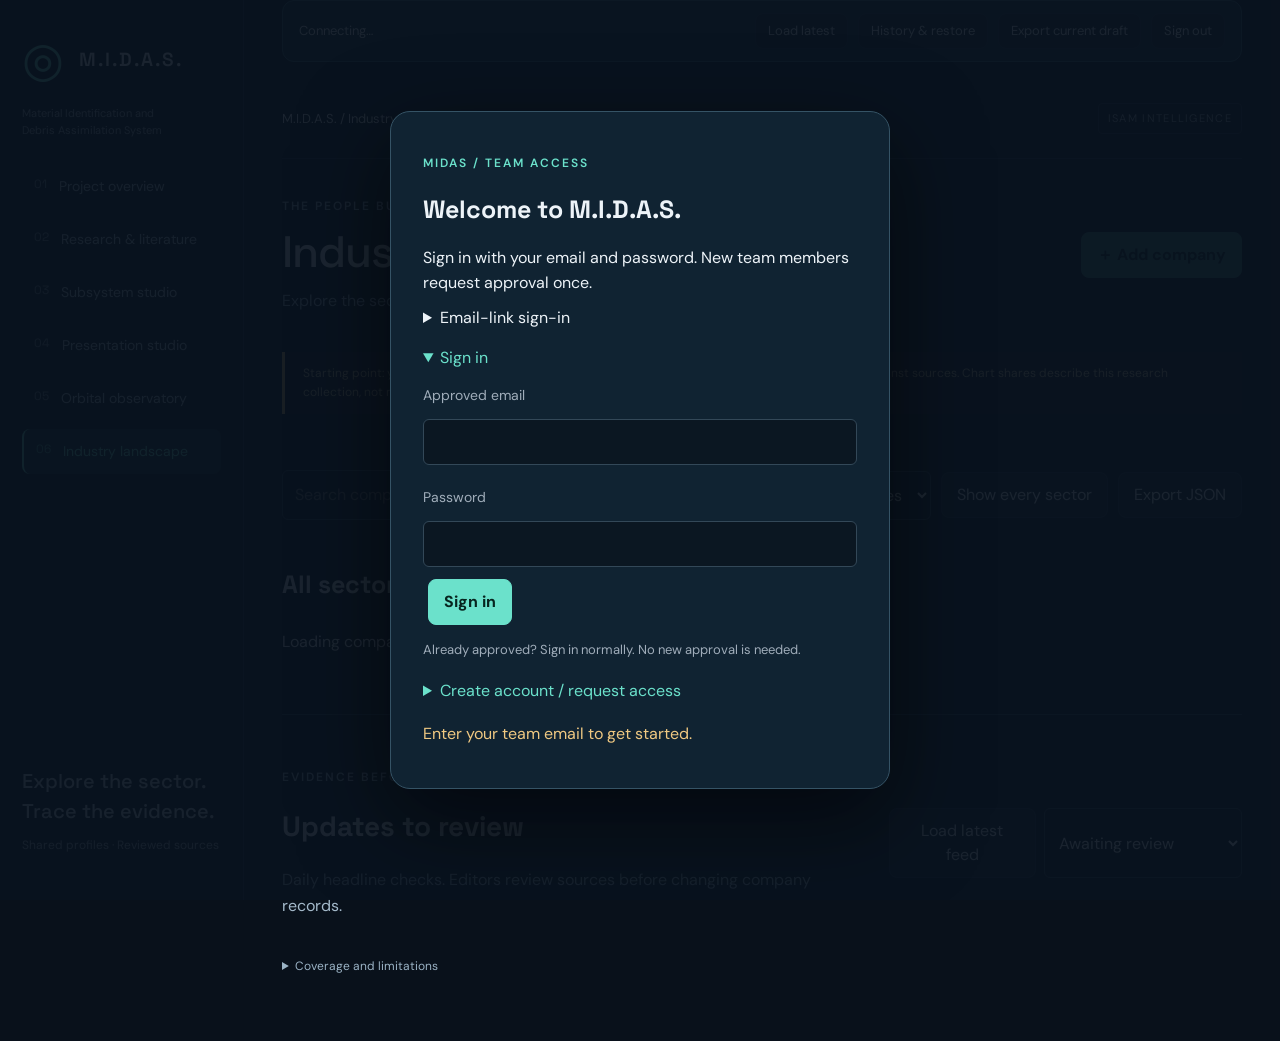
==== industry.html @ a9ca660a "Add shared interactive ISAM landscape, headline review and globe fullscreen" ====
<!doctype html><html lang="en"><head><meta charset="utf-8"><meta name="viewport" content="width=device-width,initial-scale=1"><title>Industry landscape — MIDAS</title><link rel="stylesheet" href="style.css"><link rel="stylesheet" href="design.css"><link rel="stylesheet" href="cloud.css"><link rel="stylesheet" href="midas-features.css"><link rel="stylesheet" href="industry.css?v=1"></head><body data-page="industry"><aside><a class="brand" href="overview.html"><span class="logo">◎</span><span>M.I.D.A.S.</span></a><p class="brand-expansion">Material Identification and<br>Debris Assimilation System</p><div class="page-links" aria-label="Main pages"><a href="overview.html" class=""><span class="page-number">01</span>Project overview</a><a href="index.html" class=""><span class="page-number">02</span>Research & literature</a><a href="subsystems.html" class=""><span class="page-number">03</span>Subsystem studio</a><a href="presentations.html" class=""><span class="page-number">04</span>Presentation studio</a><a href="orbits.html"><span class="page-number">05</span>Orbital observatory</a><a href="industry.html" class="active"><span class="page-number">06</span>Industry landscape</a></div><div class="aside-bottom"><p>Explore the sector.<br>Trace the evidence.</p><small>Shared profiles · Reviewed sources</small></div></aside><main><header><span>M.I.D.A.S. / Industry landscape</span><span class="tag">ISAM INTELLIGENCE</span></header><div class="industry-heading"><div><p class="eyebrow">THE PEOPLE BUILDING OUR ORBITAL FUTURE</p><h1>Industry landscape</h1><p>Explore the sectors. Understand the technology. Build on the evidence.</p></div><button id="addCompany" class="primary" disabled>＋ Add company</button></div><p class="industry-notice">Starting point: your October 2026 team assessment. Imported claims are unverified until reviewed against sources. Chart shares describe this research collection, not market share.</p><section id="industryCharts" class="industry-charts" aria-label="Interactive industry charts"></section><section id="industryFilters" class="industry-filters"><input id="companySearch" type="search" aria-label="Search companies and technologies" placeholder="Search company, mission or technology…"><select id="verificationFilter" aria-label="Evidence status"><option value="all">All evidence statuses</option><option value="imported">Imported / unverified</option><option value="reviewed">Team reviewed</option></select><button id="resetIndustry">Show every sector</button><button id="exportIndustry">Export JSON</button></section><div class="company-list-heading"><h2 id="sectorHeading">All sectors</h2><p id="companyCount" role="status"></p></div><section id="companyCards" class="company-grid"><p>Loading company profiles…</p></section><section class="industry-updates"><div class="industry-heading"><div><p class="eyebrow">EVIDENCE BEFORE EDITS</p><h2>Updates to review</h2><p>Daily headline checks. Editors review sources before changing company records.</p></div><div id="feedTools"><button id="reloadFeed">Load latest feed</button><select id="feedFilter" aria-label="News review status"><option value="pending">Awaiting review</option><option value="all">All captured updates</option></select></div></div><p id="feedStatus" role="status"></p><details><summary>Coverage and limitations</summary><p>Initial monitoring covers NASA and ESA public RSS headlines, matched against imported company names and ISAM keywords. It does not monitor every company website or guarantee every announcement is found. Adding a company to this shared page does not automatically add a new external feed. Scheduled checks may be delayed; their timestamps and source failures are shown below. No company status is changed automatically.</p></details><div id="newsCards" class="news-grid"></div></section></main><dialog id="industryDialog"><button id="closeIndustryDialog" class="close" aria-label="Close company panel">×</button><div id="industryDialogBody"></div></dialog><script src="seed.js?v=approval1"></script><script src="literature.js?v=approval1"></script><script src="design-model.js?v=approval1"></script><script src="vendor/supabase.js?v=approval1"></script><script src="cloud-config.js?v=approval1"></script><script src="accounts.js?v=password1"></script><script src="cloud.js?v=industry1"></script></body></html>
---- style.css ----
@import url('https://fonts.googleapis.com/css2?family=DM+Sans:wght@400;500;600;700&family=Space+Grotesk:wght@400;500;600;700&display=swap');
:root{color-scheme:dark;--bg:#09111b;--panel:#101d2a;--line:#243342;--muted:#a0adba;--mint:#6be1cb;--blue:#7daffd;--amber:#efbf74}*{box-sizing:border-box}body{margin:0;background:var(--bg);color:#edf3f8;font:16px/1.5 'DM Sans',sans-serif}button,input,select,textarea{font:inherit}button,a,label.filebtn{touch-action:manipulation}button{cursor:pointer;color:inherit;background:#142432;border:1px solid var(--line);border-radius:8px;padding:10px 15px;transition:background .2s,transform .2s}button:hover{background:#233d4b}button:disabled{opacity:.5;cursor:wait}a{color:var(--mint)}button:focus-visible,a:focus-visible,input:focus-visible,textarea:focus-visible,select:focus-visible{outline:2px solid var(--mint);outline-offset:3px}aside{position:fixed;inset:0 auto 0 0;width:244px;border-right:1px solid var(--line);padding:34px 22px;display:flex;flex-direction:column;background:#0c1722}.brand{display:flex;gap:13px;align-items:center;color:#edf3f8;text-decoration:none;font:600 19px/1.1 'Space Grotesk',sans-serif;letter-spacing:2px}.logo{color:var(--mint);font-size:48px;font-weight:400}.eyebrow{font-size:12px;letter-spacing:2px;color:var(--mint);font-weight:600}aside>.eyebrow{margin:44px 0 16px;color:#889aab}nav{display:grid;gap:8px}nav button{display:flex;gap:12px;align-items:center;text-align:left;border:0;background:transparent;color:var(--muted);font-size:14px;padding:13px 10px}nav button.active{color:var(--mint);background:#173137;box-shadow:inset 2px 0 var(--mint)}nav small{margin-left:auto}.aside-bottom{margin-top:auto;padding-top:40px}.aside-bottom p{font:500 20px/1.5 'Space Grotesk';color:#c9d5e0}.aside-bottom small{display:block;color:var(--muted);margin-bottom:12px;font-size:12px}.aside-bottom button,.filebtn{width:100%;font-size:13px;margin-top:8px}.filebtn{display:block;text-align:center;padding:10px;border:1px solid var(--line);border-radius:8px;cursor:pointer}.filebtn input{display:none}main{margin-left:244px;padding:0 38px 24px;max-width:1900px}header{height:79px;border-bottom:1px solid var(--line);display:flex;align-items:center;justify-content:space-between;font-size:13px}.tag{font-size:11px;letter-spacing:1.3px;border:1px solid var(--line);padding:6px 9px;border-radius:4px;color:var(--muted)}.heading{display:flex;justify-content:space-between;align-items:center;margin:28px 0 22px}h1,h2,h3{font-family:'Space Grotesk',sans-serif;line-height:1.2}h1{font-size:36px;font-weight:500;letter-spacing:-1.1px;margin:10px 0}h2{font-size:25px}h3{font-size:19px}p{margin:10px 0}.muted,small{color:var(--muted)}.primary{background:var(--mint);color:#07251f;border-color:var(--mint);font-weight:700}.primary:hover{background:#a5f3e4}.notice{border-left:2px solid var(--amber);background:#1d2429;padding:10px 14px;color:#cfbfaa;font-size:13px}.searchline{display:flex;align-items:center;gap:22px;margin:24px 0}.searchbox{display:flex;align-items:center;gap:12px;background:#101d29;border:1px solid var(--line);border-radius:8px;padding:8px 14px;width:min(570px,100%)}.searchbox span{font-size:24px;color:var(--mint)}input,textarea,select{background:#0b1722;color:#ecf3f8;border:1px solid #334858;border-radius:6px;padding:10px;max-width:100%}.searchbox input{border:0;background:transparent;padding:4px;width:100%;outline:0}.searchbox kbd{color:var(--muted);border:1px solid var(--line);padding:0 6px}#results{font-size:13px;color:var(--muted)}.metrics{display:grid;grid-template-columns:repeat(4,1fr);gap:15px;margin-bottom:22px}.metric{padding:17px 20px;border:1px solid var(--line);border-radius:9px;background:#0e1b27}.metric b{font:500 29px 'Space Grotesk';margin-right:12px}.metric span{font-size:13px;color:var(--muted)}.board{border:1px solid var(--line);border-radius:12px;overflow:hidden;background:radial-gradient(ellipse at 50% 10%,#17323b66,transparent 65%),#0c1823}.boardbar{display:flex;align-items:center;justify-content:space-between;gap:16px;padding:15px 20px;border-bottom:1px solid var(--line);font-size:13px}.boardbar strong{font-weight:500}.boardbar button{padding:5px 10px}.canvas{overflow:auto;height:600px;background-image:radial-gradient(#45617055 1px,transparent 1px);background-size:22px 22px;cursor:grab}.canvas:active{cursor:grabbing}.world{width:1100px;height:740px;position:relative;transform-origin:top left}.world svg{position:absolute;inset:0;width:1100px;height:740px;pointer-events:none}.edge{fill:none;stroke:#456576;stroke-width:1.5}.flow{fill:none;stroke:var(--mint);stroke-width:2;stroke-dasharray:4 22;animation:flow 12s linear infinite;opacity:.65}@keyframes flow{to{stroke-dashoffset:-260}}.root{position:absolute;left:400px;top:30px;width:300px;background:#13333a;border:1px solid #579f97;border-radius:10px;text-align:center;padding:15px;font-family:'Space Grotesk'}.root small{display:block;font:12px 'DM Sans';letter-spacing:2px;color:var(--mint);margin-bottom:6px}.node{position:absolute;width:235px;min-height:147px;background:linear-gradient(140deg,#172c3a,#111f2d);text-align:left;padding:16px;border:1px solid #385263;border-radius:10px;box-shadow:0 9px 22px #0003}.node:hover{border-color:var(--mint);transform:translateY(-4px);background:#1a3541}.node.dim{opacity:.2}.node .number{color:var(--mint);font:12px 'Space Grotesk';letter-spacing:1px}.node h3{font-size:17px;line-height:1.3;margin:9px 0 14px}.node .bottom{display:flex;justify-content:space-between;gap:5px;font-size:12px;color:var(--muted)}.node.gap{border-top:2px solid var(--amber)}.node.gap .number{color:var(--amber)}.legend{display:flex;gap:23px;color:var(--muted);font-size:12px;padding:13px 20px}.legend b{color:var(--mint)}.legend .amber{color:var(--amber)}.panel{border:1px solid var(--line);border-radius:10px;padding:23px;background:var(--panel)}.grid{display:grid;grid-template-columns:repeat(2,minmax(0,1fr));gap:16px}.paper{display:block;width:100%;text-align:left;padding:20px;background:#101e2b;border:1px solid var(--line);border-radius:10px}.paper h3{margin:10px 0;font-size:18px}.paper p{font-size:14px;color:var(--muted)}.chips{display:flex;flex-wrap:wrap;gap:7px;margin-top:12px}.chip{font-size:12px;padding:4px 8px;background:#143038;color:#9ee6d8;border-radius:5px;border:1px solid #2c4c52}.pill{font-size:12px;color:var(--amber)}.tools{display:flex;align-items:center;gap:12px;flex-wrap:wrap;margin-bottom:20px}.tools label{font-size:13px;color:var(--muted)}.tools select{margin-left:6px}.empty{padding:50px;text-align:center;color:var(--muted);border:1px dashed var(--line);border-radius:10px}footer{font-size:11px;letter-spacing:1px;display:flex;justify-content:space-between;gap:24px;color:#90a3b5;margin-top:24px}footer span{letter-spacing:0}dialog{border:1px solid #3a5666;background:#111f2c;color:#edf3f8;width:min(780px,94vw);max-height:88vh;padding:32px;border-radius:15px;box-shadow:0 24px 100px #0009}dialog::backdrop{background:#020913bb;backdrop-filter:blur(5px)}.close{float:right;font-size:23px;padding:0 10px}dialog h2{margin-right:35px}dialog ul{color:#bbcad6;padding-left:22px}dialog li{margin:8px 0}.detailSection{border-top:1px solid var(--line);margin-top:20px;padding-top:12px}.detailSection h3{font-size:16px;color:var(--mint)}form label{display:block;color:var(--muted);font-size:14px;margin:15px 0 6px}form input,form textarea,form select{width:100%}form textarea{min-height:110px}form button{margin-top:18px}.row{display:grid;grid-template-columns:1fr 1fr;gap:16px}.status{font-size:14px;color:var(--amber);margin:15px 0}.chart{width:100%;height:auto;min-height:200px}.chart text{font-family:'DM Sans',sans-serif;fill:#bbcad6;font-size:13px}.chart .gridline{stroke:#2a4050;stroke-width:1}.chart rect{fill:var(--mint)}table{width:100%;border-collapse:collapse;font-size:14px}th,td{padding:10px;text-align:left;border-bottom:1px solid var(--line)}.tablewrap{overflow:auto}#toast{position:fixed;bottom:24px;right:24px;background:var(--mint);color:#09251f;padding:13px 22px;border-radius:8px;display:none;z-index:10}.keyword{font-size:16px;padding:14px 20px}.keyword small{margin-left:14px;color:var(--mint)}.note{font-size:13px;color:var(--muted)}.detailSection .paper{margin-top:10px}.tabmatch{outline:2px solid var(--mint)}@media(prefers-reduced-motion:reduce){*{animation:none!important;transition:none!important}}@media(max-width:1100px){aside{width:205px;padding:25px 15px}main{margin-left:205px;padding:0 22px}.metrics{grid-template-columns:repeat(2,1fr)}.heading h1{font-size:30px}.grid{grid-template-columns:1fr}}@media(max-width:700px){aside{position:static;width:100%;padding:16px}.brand{font-size:15px}.logo{font-size:32px}aside>.eyebrow,.aside-bottom{display:none}nav{display:flex;overflow:auto;margin-top:15px}nav button{white-space:nowrap}main{margin:0;padding:0 16px}header{height:60px}header>.tag{display:none}.heading{align-items:flex-start;gap:12px}.heading>.primary{font-size:13px}.heading h1{font-size:27px}.heading p{font-size:14px}.searchline{display:block}#results{display:block;margin-top:10px}.metric{padding:12px}.metric b{font-size:24px}.metric span{display:block}.canvas{height:530px}.row{grid-template-columns:1fr}.boardbar{flex-wrap:wrap}footer{display:block}footer span{display:block;margin-top:10px}.legend{flex-wrap:wrap;gap:10px}dialog{padding:22px}}

body[data-view="tree"] header{height:54px}body[data-view="tree"] .heading{margin:16px 0}body[data-view="tree"] .heading .eyebrow{margin:0}body[data-view="tree"] .searchline{margin:16px 0}body[data-view="tree"] .metrics{margin-bottom:16px}body[data-view="tree"] .metric{padding:10px 17px}.citation{color:#94c7ba!important;font-size:12px!important}
@media(max-width:700px){.aside-bottom{display:flex;gap:8px;flex-wrap:wrap;padding:0;margin-top:10px}.aside-bottom>.tag,.aside-bottom>p,.aside-bottom>small{display:none}.aside-bottom button,.aside-bottom .filebtn{width:auto;margin:0}.chart{min-width:740px}#chartHost{overflow:auto}}
---- design.css ----
.page-links{display:flex;flex-direction:column;gap:8px;margin-bottom:22px}.page-links a{color:#b0c3d1;text-decoration:none;padding:12px;border-radius:8px;display:flex;gap:12px;font-size:14px}.page-links a.active{color:var(--mint);background:#173137;border-left:2px solid var(--mint)}.research-nav{border-top:1px solid var(--line);padding-top:16px}.page-number{font:12px 'Space Grotesk';opacity:.6}.graph-shell{border:1px solid var(--line);border-radius:12px;overflow:hidden}.graph-toolbar{padding:12px 16px;background:#11212e;border-bottom:1px solid var(--line);display:flex;gap:12px;justify-content:space-between;flex-wrap:wrap}.graph-toolbar>div{display:flex;align-items:center;gap:8px}.graph-toolbar button{padding:7px 10px;font-size:13px}.zoom-value{font-size:12px;color:var(--muted);min-width:40px;text-align:center}.editor-split{display:grid;grid-template-columns:minmax(0,1fr) 280px}.graph-viewport{height:610px;overflow:auto;background:radial-gradient(#55717c55 1px,transparent 1px),#0c1823;background-size:22px 22px;position:relative;touch-action:none}.graph-world{position:relative;transform-origin:0 0;user-select:none}.graph-space{position:relative}.graph-lines{position:absolute;inset:0;overflow:visible}.gnode{position:absolute;display:flex;align-items:stretch;background:linear-gradient(120deg,#18323e,#11212f);border:1.5px solid var(--node-color);box-shadow:0 10px 24px #0004}.bubble-node{border-radius:40px}.block-node{border-radius:12px;border-top:4px solid var(--node-color)}.gnode.chosen{box-shadow:0 0 0 4px #d3faf51c,0 10px 24px #0005}.node-grip{width:100%;text-align:center;border:0;background:transparent;border-radius:inherit;padding:14px 22px;cursor:grab;overflow:hidden}.node-grip:active{cursor:grabbing}.node-grip:hover{background:#ffffff08}.node-grip strong{font-family:'Space Grotesk',sans-serif;display:block;line-height:1.25;font-size:15px;margin-bottom:7px;overflow:hidden;max-height:39px}.node-grip small{font-size:12px;line-height:1.3;display:-webkit-box;-webkit-line-clamp:2;-webkit-box-orient:vertical;overflow:hidden}.block-node .node-grip small{-webkit-line-clamp:3}.grip-dots{position:absolute;right:10px;top:7px;color:#8da6b7;font-size:13px}.port{position:absolute;top:calc(50% - 10px);border:2px solid var(--node-color);background:#0c1823;width:20px;height:20px;border-radius:50%;padding:0;z-index:2;cursor:crosshair}.port:hover{background:var(--node-color)}.in-port{left:-11px}.out-port{right:-11px}.graph-edge{stroke:#79b5be;stroke-width:2;fill:none;pointer-events:none}.graph-edge.selected{stroke:#f5c573;stroke-width:3}.edge-hit{stroke:transparent;stroke-width:20;fill:none;cursor:pointer;pointer-events:stroke}.edge-label{fill:#a9c0cd;font:12px 'DM Sans';text-anchor:middle;pointer-events:none}.rewire{fill:#edc276;stroke:#09131d;stroke-width:3;cursor:crosshair}.pending-edge{stroke:#f0ce83;stroke-width:2;stroke-dasharray:7 6;fill:none;pointer-events:none}.graph-inspector{padding:18px;border-left:1px solid var(--line);background:#101f2c;max-height:690px;overflow:auto}.graph-inspector p{font-size:14px;color:var(--muted)}.graph-inspector h3{font-size:18px;margin:12px 0}.graph-inspector label{font-size:13px}.graph-inspector input,.graph-inspector select,.graph-inspector textarea{font-size:13px;width:100%}.graph-inspector textarea{min-height:95px}.graph-inspector button{font-size:13px}.danger{color:#f0b4b4}.connect-form{border-top:1px solid var(--line);margin-top:25px;padding-top:10px}.canvas-help{font-size:12px;color:#a6bbc9;padding:12px 16px;background:#10202a}.graph-message{font-size:13px;min-height:30px;color:var(--mint);padding:0 16px 10px;background:#10202a}.subsystem-picker{display:flex;gap:10px;overflow:auto;padding:4px 0 14px;margin:15px 0}.subsystem-picker button{flex:0 0 220px;text-align:left;padding:14px 16px;border-top:3px solid var(--node-color);background:#10202c}.subsystem-picker button.active{background:#203a46;border-color:var(--node-color)}.subsystem-picker strong{display:block;font-size:15px}.subsystem-picker small{font-size:12px}.workspace-heading{display:flex;justify-content:space-between;align-items:center;gap:20px;margin:23px 0}.workspace-heading h2{margin:0 0 5px}.workspace-heading p{font-size:14px;max-width:720px;color:var(--muted)}.workspace-actions{display:flex;gap:8px;flex-wrap:wrap}.workspace-actions button{font-size:13px}.button-link{display:inline-block;text-decoration:none;border:1px solid var(--line);border-radius:7px;padding:9px 12px;font-size:13px;margin-top:12px}.project-intro{display:grid;grid-template-columns:1.5fr 1fr;gap:22px;margin-bottom:24px}.abstract-panel{background:linear-gradient(135deg,#142d37,#10202c);padding:28px;border:1px solid #35515c;border-radius:12px}.abstract-panel h2{font-size:27px}.abstract-panel p{color:#c3d3dd;line-height:1.8;white-space:pre-line}.brief-facts{border:1px solid var(--line);border-radius:12px;padding:20px}.brief-facts h3{color:var(--mint);font-size:15px}.brief-facts p{font-size:14px;color:var(--muted);white-space:pre-line}.boundary-label{padding:12px 18px;color:#b8d2d4;font:13px 'Space Grotesk';letter-spacing:1.2px;background:#173038;border:1px solid #36515a;border-bottom:0;border-radius:10px 10px 0 0}.category-grid{display:grid;grid-template-columns:repeat(2,minmax(0,1fr));gap:20px}.category-card{border:1px solid #304a59;background:#10202d;border-radius:12px;padding:22px}.category-card h2{font-size:22px;margin:8px 0 13px}.category-card>p{font-size:14px;color:#afc1cd}.category-card .relevance{padding:12px;background:#172f36;border-radius:7px;color:#c1ddd6}.term-detail{border-top:1px solid #2b414e;padding:12px 0}.term-detail summary{cursor:pointer;font-size:14px;display:flex;justify-content:space-between}.term-detail p{font-size:13px;color:#a8bfcc}.term-detail .chip{margin-top:8px}.branch-map{display:grid;grid-template-columns:repeat(3,minmax(0,1fr));gap:28px 18px;position:relative;padding:30px 20px;background:radial-gradient(#47687633 1px,transparent 1px);background-size:20px 20px}.branch-group{border:1px solid #334f5d;background:#0d1e2a;border-radius:12px;overflow:hidden}.branch-head{padding:16px;border-top:3px solid var(--node-color);background:#19313a;display:block;text-decoration:none;color:#e0f0f3}.branch-head strong{font:600 17px 'Space Grotesk'}.branch-head small{display:block;margin-top:7px;font-size:12px}.branch-leaves{position:relative;padding:15px 14px 15px 27px;display:grid;gap:9px}.branch-leaves:before{content:'';position:absolute;left:15px;top:0;bottom:35px;border-left:1px dashed var(--node-color);animation:branchPulse 3s ease-in-out infinite}.branch-leaf{display:block;position:relative;background:#132936;border:1px solid #315261;border-radius:8px;padding:10px;text-align:left}.branch-leaf:before{content:'';position:absolute;left:-13px;top:50%;width:13px;border-top:1px solid var(--node-color)}.branch-leaf strong{font-size:14px;display:block}.branch-leaf small{font-size:12px;display:block;margin-top:4px}.branch-leaf.no-evidence small{color:#dfb981}.mission-root{margin:22px auto 0;text-align:center;max-width:570px;padding:18px 25px;border:1px solid #589c93;background:#17353b;border-radius:12px;font:500 20px 'Space Grotesk';position:relative}.mission-root small{display:block;font:12px 'DM Sans';color:#a1c6c0;margin-top:6px}.branch-group.filtered{opacity:.4}.branch-leaf.matching{border-color:#8be5d0;background:#214348}.research-counts{display:flex;gap:18px;flex-wrap:wrap;color:#9bb3c2;font-size:13px;padding:16px 20px;border-bottom:1px solid var(--line)}.research-counts b{color:#e6f4f6}.project-form textarea{min-height:100px}.project-form #abstract{min-height:180px}.subsystem-reference{padding:17px 0}.subsystem-reference a{margin-right:12px;font-size:13px}.design-toast{position:fixed;bottom:20px;right:20px;z-index:20;background:#6be1cb;color:#102b26;padding:12px 22px;border-radius:8px;max-width:400px}.design-search{display:flex;gap:12px;align-items:center;margin:20px 0}.design-search input{width:min(470px,100%)}.design-search span{font-size:13px;color:var(--muted)}.empty-graph{padding:20px}.subsystem-form input,.subsystem-form textarea{width:100%}.subsystem-form fieldset{border:1px solid var(--line);border-radius:8px;margin-top:20px}.subsystem-form fieldset label{display:flex;align-items:center;gap:8px}.subsystem-form input[type=checkbox]{width:auto}.revision-help{font-size:13px;color:var(--muted)}@keyframes branchPulse{50%{opacity:.4}}@media(max-width:1200px){.branch-map{grid-template-columns:repeat(2,minmax(0,1fr))}.editor-split{grid-template-columns:minmax(0,1fr)}.graph-inspector{border-left:0;border-top:1px solid var(--line);max-height:480px}.graph-viewport{height:530px}.project-intro{grid-template-columns:1fr}}@media(max-width:700px){.page-links{flex-direction:row;margin:12px 0 0;gap:2px}.page-links a{padding:9px;font-size:12px}.page-number{display:none}.research-nav{margin-top:10px;padding-top:8px}.category-grid,.branch-map{grid-template-columns:1fr}.workspace-heading{align-items:flex-start;flex-direction:column}.project-intro{gap:14px}.abstract-panel{padding:18px}.graph-toolbar{padding:10px;gap:8px}.graph-viewport{height:450px}.graph-toolbar button{font-size:12px;padding:7px}.graph-inspector{max-height:none}.heading h1{font-size:26px}.subsystem-picker button{flex-basis:190px}}@media(prefers-reduced-motion:reduce){.branch-leaves:before{animation:none}}
---- cloud.css ----
#cloud-bar{position:sticky;top:0;z-index:80;background:#132b38;border:1px solid #3c6472;border-radius:12px;padding:12px 16px;margin:0 0 18px;display:flex;gap:10px;align-items:center;flex-wrap:wrap;font-size:13px}#cloud-status{flex:1;min-width:200px}#cloud-bar button{padding:7px 12px}#cloud-gate{position:fixed;inset:0;z-index:200;background:#09131fec;display:grid;place-items:center;padding:20px}#cloud-gate[hidden]{display:none}.cloud-card{width:min(500px,100%);padding:32px;border:1px solid #355365;border-radius:20px;background:#102332;box-shadow:0 30px 90px #0008}.cloud-card input{width:100%;margin:14px 0}.cloud-card p{line-height:1.6}.cloud-card button{margin:5px}.cloud-message{white-space:pre-wrap;color:#f0c982}#cloud-history{max-width:900px;width:90vw;max-height:85vh;overflow:auto;background:#102332;color:#d7e4ee;border:1px solid #355365;border-radius:18px;padding:25px}#cloud-history article{border-bottom:1px solid #355365;padding:14px 0}#cloud-history pre{max-height:240px;overflow:auto;white-space:pre-wrap;font-size:12px}#cloud-history button{margin:6px}.cloud-warning{color:#f0c982}

#cloud-gate{overflow-y:auto}.cloud-card{max-height:95dvh;overflow-y:auto}#password-option{margin:16px 0}#password-option summary{cursor:pointer;color:#6be1cb}
#midas-password{width:min(520px,90vw);max-height:85vh;overflow:auto;background:#102332;color:#d7e4ee;border:1px solid #355365;border-radius:18px;padding:28px}#midas-password::backdrop{background:#09131fcc}#midas-password label{display:block;margin:16px 0}#midas-password input{display:block;width:100%;margin-top:8px}#midas-password p{line-height:1.6}

.team-filters{display:flex;gap:10px;flex-wrap:wrap;margin:24px 0}.team-member{display:flex;justify-content:space-between;gap:24px;margin:16px 0}.team-member[hidden]{display:none}.team-actions{min-width:210px;display:flex;flex-direction:column;gap:12px}.team-actions label{font-size:13px}.team-actions select{display:block;width:100%;margin-top:8px}.pending-access{border-top:1px solid #355365;margin-top:20px;padding-top:15px}#register-option{margin:18px 0}#register-option summary{cursor:pointer;color:#6be1cb}#registration-form textarea{width:100%;min-height:65px}#registration-form label{margin-top:8px}.cloud-card input{margin:7px 0}@media(max-width:700px){.team-member{display:block}.team-actions{margin-top:20px}}
---- midas-features.css ----
.brand-expansion{font-size:11px;line-height:1.6;color:var(--muted);margin:18px 0 24px}.workspace-shortcuts{display:flex;gap:20px;align-items:center;justify-content:space-between;padding:18px 0}.workspace-shortcuts>a{text-decoration:none;font-size:13px}.scienhub-link{display:flex;gap:13px;align-items:center;border:1px solid #42685f;border-radius:12px;padding:10px 18px;background:linear-gradient(110deg,#183e3b,#132632);color:#d5fff0!important}.scienhub-link:hover{border-color:var(--mint)}.scienhub-link small{display:block;color:#9abeb7;font-size:11px}.latex-symbol{font:bold 28px Georgia;color:var(--mint)}.reference-tools textarea{width:100%;min-height:110px;margin:8px 0;font:13px/1.6 monospace}.reference-tools #bibtexReference{min-height:230px}.reference-tools button{margin-right:8px;margin-bottom:14px}.reference-tools label{display:block;margin-top:18px;color:var(--mint)}.bibliographic-fields{margin-top:24px;border:1px solid var(--line);padding:16px;border-radius:10px}.bibliographic-fields summary{cursor:pointer}.workspace-shortcuts a:focus-visible{outline:2px solid var(--mint)}aside{overflow-y:auto}.aside-bottom{padding-top:20px}@media(max-width:700px){.brand-expansion{margin:8px 0}.workspace-shortcuts{gap:10px;flex-wrap:wrap}.scienhub-link{padding:8px 12px}.page-links{flex-wrap:wrap}}
---- industry.css ----
.industry-heading{display:flex;justify-content:space-between;align-items:center;gap:20px;margin:28px 0}.industry-heading h1{font-size:44px;margin:8px 0}.industry-heading p{color:#a5bacb;line-height:1.6}.industry-notice{border-left:3px solid #dfb773;padding:12px 18px;background:#dfb7730b;font-size:12px;color:#c8b996;line-height:1.6}.industry-charts{display:grid;grid-template-columns:minmax(0,2.4fr) minmax(235px,1fr);gap:20px;margin:28px 0}.sector-chart-panel,.evidence-chart-panel{border:1px solid #294350;border-radius:22px;background:radial-gradient(ellipse at 25% 40%,#173746 0%,#101e2a 70%);padding:26px;overflow:hidden}.chart-caption h2{font-size:23px}.sector-chart-layout{display:grid;grid-template-columns:1.2fr 1fr;align-items:center;gap:18px}.donut-wrap{position:relative;min-width:0;max-width:440px}.donut-wrap svg{width:100%;display:block;overflow:visible}.sector-slice{cursor:pointer;stroke:#0c1723;stroke-width:2;transform-origin:200px 200px;transition:filter .2s,transform .25s,opacity .25s;animation:sliceIn .8s both;animation-delay:calc(var(--slice)*55ms)}.sector-slice:hover,.sector-slice:focus,.sector-slice.selected{filter:brightness(1.18) drop-shadow(0 0 7px #ffffff35);transform:scale(1.035);outline:none;stroke:#fff;stroke-width:2}.donut-centre{position:absolute;inset:29%;display:flex;flex-direction:column;align-items:center;justify-content:center;text-align:center;pointer-events:none}.donut-centre strong{font-size:46px;color:#ecf7ff;line-height:1.1}.donut-centre span{font-size:11px;color:#bdceda;line-height:1.4}.donut-centre small{font-size:9px;color:#7f99ab;margin-top:8px}.sector-key{display:flex;flex-direction:column;gap:7px}.sector-key button{display:flex;align-items:center;gap:9px;text-align:left;background:transparent;border:1px solid transparent;padding:8px;font-size:11px;line-height:1.4}.sector-key button:hover,.sector-key button[aria-pressed=true]{background:#ffffff08;border-color:var(--sector)}.sector-key i{width:8px;height:8px;background:var(--sector);border-radius:50%;flex-shrink:0}.sector-key strong{margin-left:auto;color:var(--sector);font-size:17px}.chart-footnote{font-size:11px;color:#9bb3c5;margin-bottom:0}.evidence-chart-panel h2{font-size:23px}.evidence-donut{width:190px;height:190px;margin:30px auto;border-radius:50%;background:conic-gradient(#62debf var(--review),#dfb773 0);padding:17px;box-shadow:0 0 45px #dfb77313;animation:sliceIn 1s both}.evidence-donut>div{height:100%;border-radius:50%;background:#102332;display:flex;flex-direction:column;align-items:center;justify-content:center;text-align:center}.evidence-donut strong{font-size:48px}.evidence-donut span{font-size:11px;max-width:110px;color:#a5bacb}.evidence-chart-panel>button{width:100%;display:flex;gap:8px;align-items:center;background:transparent;margin:8px 0;font-size:12px}.evidence-chart-panel>button strong{margin-left:auto}.evidence-chart-panel>p:last-child{font-size:11px;color:#9bb3c5;line-height:1.6}.green-dot,.amber-dot{display:inline-block;width:8px;height:8px;border-radius:50%;background:#62debf}.amber-dot{background:#dfb773}.industry-filters{display:flex;gap:10px;flex-wrap:wrap;align-items:center}.industry-filters input{flex:1;min-width:240px}.industry-filters input,.industry-filters select{padding:12px}.company-list-heading{display:flex;justify-content:space-between;align-items:center;margin-top:28px;gap:18px}.company-list-heading p{font-size:12px;color:#9bb3c5}.company-grid{display:grid;grid-template-columns:repeat(3,minmax(0,1fr));gap:16px}.company-card{text-align:left;display:flex;flex-direction:column;align-items:stretch;background:linear-gradient(140deg,#152734,#0c1925);border:1px solid #263e4d;border-top:2px solid var(--accent);border-radius:15px;padding:21px;transition:transform .2s,border-color .2s;min-height:235px}.company-card:hover{transform:translateY(-4px);border-color:var(--accent)}.company-card h3{font-size:19px;line-height:1.3;color:#ebf5ff}.company-card p{font-size:12px;color:#a9bdce;line-height:1.6;display:-webkit-box;-webkit-line-clamp:3;-webkit-box-orient:vertical;overflow:hidden}.card-top{display:flex;justify-content:space-between;font-size:9px;letter-spacing:1px;color:var(--accent)}.sector-pills{display:flex;gap:5px;flex-wrap:wrap;margin-top:auto}.sector-pills span{padding:4px 7px;border-radius:5px;font-size:9px;background:#ffffff09;color:#bccddb}.company-card small{font-size:10px;color:#7994a7;margin-top:14px}.industry-updates{margin:50px 0 20px;border-top:1px solid #294350;padding-top:15px}.industry-updates details,.industry-updates #feedStatus{color:#9bb3c5;font-size:12px;line-height:1.7}.news-grid{display:grid;grid-template-columns:repeat(2,minmax(0,1fr));gap:15px;margin-top:20px}.news-card{background:#122431;border:1px solid #294350;border-radius:13px;padding:20px}.news-card small,.news-card p{font-size:12px;color:#9bb3c5}.news-card h3{font-size:17px;line-height:1.4}.news-card a{color:#c1e3f5}.industry-actions{display:flex;flex-wrap:wrap;gap:9px;margin-top:22px}#industryDialog{width:min(800px,94vw);max-height:90vh;background:#10212e;color:#dbe8f5;border:1px solid #39576b;border-radius:20px;padding:34px}#industryDialog::backdrop{background:#000b;backdrop-filter:blur(5px)}#industryDialog label{display:block;font-size:12px;color:#b3c8d8;margin:16px 0}#industryDialog label input:not([type=checkbox]),#industryDialog textarea,#industryDialog select{width:100%;display:block;padding:10px;margin-top:6px}#industryDialog fieldset{border:1px solid #2a485c;border-radius:12px;padding:18px;margin:20px 0}#industryDialog p{line-height:1.7;font-size:13px}#industryDialog a{color:#6be1cb}.programme-detail{padding:18px 0;border-bottom:1px solid #2a485c}.verification-banner{color:#dfb773;background:#dfb7730a;padding:12px}.preserve-lines{white-space:pre-wrap}#feedTools{display:flex;gap:8px}#feedTools select{padding:10px}.industry-actions button{font-size:12px}.industry-heading h2{font-size:28px}@keyframes sliceIn{from{opacity:0;transform:scale(.9)}to{opacity:1;transform:scale(1)}}@media(max-width:1200px){.industry-charts{grid-template-columns:1fr}.evidence-chart-panel{display:none}.company-grid{grid-template-columns:repeat(2,minmax(0,1fr))}}@media(max-width:700px){.industry-heading,.company-list-heading{display:block}.industry-heading h1{font-size:34px}.sector-chart-layout{grid-template-columns:1fr}.donut-wrap{max-width:360px;margin:auto}.company-grid,.news-grid{grid-template-columns:1fr}.sector-chart-panel{padding:18px}.industry-filters{align-items:stretch}.industry-filters>*{width:100%}}@media(prefers-reduced-motion:reduce){.sector-slice,.evidence-donut{animation:none}.company-card,.sector-slice{transition:none}html{scroll-behavior:auto}}
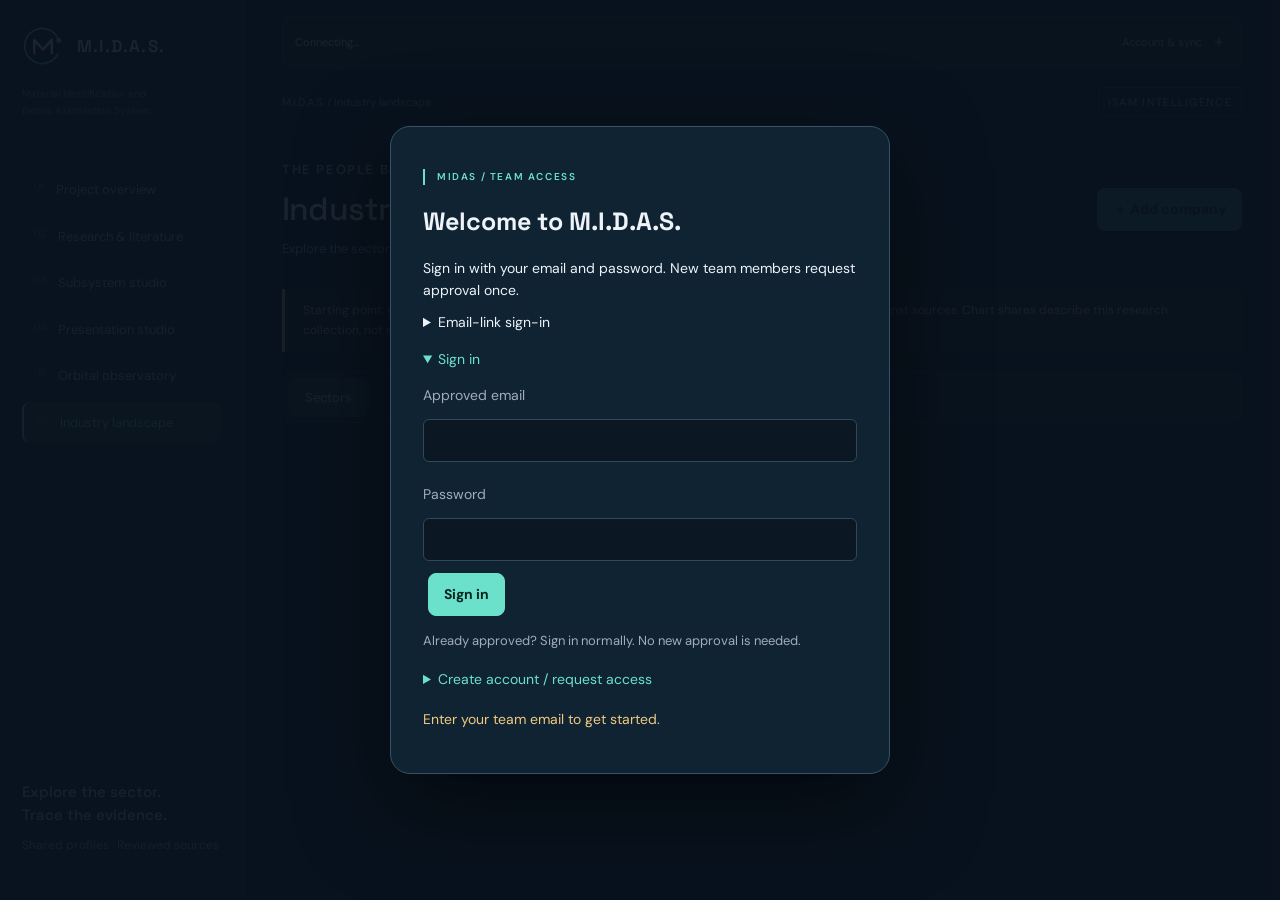
==== commit 0d49cfaa: "Simplify MIDAS workspaces with accessible views, motion and orbital monogram" ====
--- a/industry.html
+++ b/industry.html
@@ -1 +1 @@
-<!doctype html><html lang="en"><head><meta charset="utf-8"><meta name="viewport" content="width=device-width,initial-scale=1"><title>Industry landscape — MIDAS</title><link rel="stylesheet" href="style.css"><link rel="stylesheet" href="design.css"><link rel="stylesheet" href="cloud.css"><link rel="stylesheet" href="midas-features.css"><link rel="stylesheet" href="industry.css?v=1"></head><body data-page="industry"><aside><a class="brand" href="overview.html"><span class="logo">◎</span><span>M.I.D.A.S.</span></a><p class="brand-expansion">Material Identification and<br>Debris Assimilation System</p><div class="page-links" aria-label="Main pages"><a href="overview.html" class=""><span class="page-number">01</span>Project overview</a><a href="index.html" class=""><span class="page-number">02</span>Research & literature</a><a href="subsystems.html" class=""><span class="page-number">03</span>Subsystem studio</a><a href="presentations.html" class=""><span class="page-number">04</span>Presentation studio</a><a href="orbits.html"><span class="page-number">05</span>Orbital observatory</a><a href="industry.html" class="active"><span class="page-number">06</span>Industry landscape</a></div><div class="aside-bottom"><p>Explore the sector.<br>Trace the evidence.</p><small>Shared profiles · Reviewed sources</small></div></aside><main><header><span>M.I.D.A.S. / Industry landscape</span><span class="tag">ISAM INTELLIGENCE</span></header><div class="industry-heading"><div><p class="eyebrow">THE PEOPLE BUILDING OUR ORBITAL FUTURE</p><h1>Industry landscape</h1><p>Explore the sectors. Understand the technology. Build on the evidence.</p></div><button id="addCompany" class="primary" disabled>＋ Add company</button></div><p class="industry-notice">Starting point: your October 2026 team assessment. Imported claims are unverified until reviewed against sources. Chart shares describe this research collection, not market share.</p><section id="industryCharts" class="industry-charts" aria-label="Interactive industry charts"></section><section id="industryFilters" class="industry-filters"><input id="companySearch" type="search" aria-label="Search companies and technologies" placeholder="Search company, mission or technology…"><select id="verificationFilter" aria-label="Evidence status"><option value="all">All evidence statuses</option><option value="imported">Imported / unverified</option><option value="reviewed">Team reviewed</option></select><button id="resetIndustry">Show every sector</button><button id="exportIndustry">Export JSON</button></section><div class="company-list-heading"><h2 id="sectorHeading">All sectors</h2><p id="companyCount" role="status"></p></div><section id="companyCards" class="company-grid"><p>Loading company profiles…</p></section><section class="industry-updates"><div class="industry-heading"><div><p class="eyebrow">EVIDENCE BEFORE EDITS</p><h2>Updates to review</h2><p>Daily headline checks. Editors review sources before changing company records.</p></div><div id="feedTools"><button id="reloadFeed">Load latest feed</button><select id="feedFilter" aria-label="News review status"><option value="pending">Awaiting review</option><option value="all">All captured updates</option></select></div></div><p id="feedStatus" role="status"></p><details><summary>Coverage and limitations</summary><p>Initial monitoring covers NASA and ESA public RSS headlines, matched against imported company names and ISAM keywords. It does not monitor every company website or guarantee every announcement is found. Adding a company to this shared page does not automatically add a new external feed. Scheduled checks may be delayed; their timestamps and source failures are shown below. No company status is changed automatically.</p></details><div id="newsCards" class="news-grid"></div></section></main><dialog id="industryDialog"><button id="closeIndustryDialog" class="close" aria-label="Close company panel">×</button><div id="industryDialogBody"></div></dialog><script src="seed.js?v=approval1"></script><script src="literature.js?v=approval1"></script><script src="design-model.js?v=approval1"></script><script src="vendor/supabase.js?v=approval1"></script><script src="cloud-config.js?v=approval1"></script><script src="accounts.js?v=password1"></script><script src="cloud.js?v=industry1"></script></body></html>+<!doctype html><html lang="en"><head><meta charset="utf-8"><meta name="viewport" content="width=device-width,initial-scale=1"><title>Industry landscape — MIDAS</title><link rel="stylesheet" href="style.css"><link rel="stylesheet" href="design.css"><link rel="stylesheet" href="cloud.css"><link rel="stylesheet" href="midas-features.css"><link rel="stylesheet" href="industry.css?v=1"><link rel="stylesheet" href="workspace-ui.css?v=1"><script defer src="workspace-ui.js?v=1"></script><link rel="icon" type="image/svg+xml" href="midas-mark.svg"></head><body data-page="industry"><aside><a class="brand" href="overview.html"><img class="brand-mark" src="midas-mark.svg" width="42" height="42" alt=""><span>M.I.D.A.S.</span></a><p class="brand-expansion">Material Identification and<br>Debris Assimilation System</p><div class="page-links" aria-label="Main pages"><a href="overview.html" class=""><span class="page-number">01</span>Project overview</a><a href="index.html" class=""><span class="page-number">02</span>Research & literature</a><a href="subsystems.html" class=""><span class="page-number">03</span>Subsystem studio</a><a href="presentations.html" class=""><span class="page-number">04</span>Presentation studio</a><a href="orbits.html"><span class="page-number">05</span>Orbital observatory</a><a href="industry.html" class="active"><span class="page-number">06</span>Industry landscape</a></div><div class="aside-bottom"><p>Explore the sector.<br>Trace the evidence.</p><small>Shared profiles · Reviewed sources</small></div></aside><main><header><span>M.I.D.A.S. / Industry landscape</span><span class="tag">ISAM INTELLIGENCE</span></header><div class="industry-heading"><div><p class="eyebrow">THE PEOPLE BUILDING OUR ORBITAL FUTURE</p><h1>Industry landscape</h1><p>Explore the sectors. Understand the technology. Build on the evidence.</p></div><button id="addCompany" class="primary" disabled>＋ Add company</button></div><p class="industry-notice">Starting point: your October 2026 team assessment. Imported claims are unverified until reviewed against sources. Chart shares describe this research collection, not market share.</p><section id="industryCharts" class="industry-charts" aria-label="Interactive industry charts"></section><section id="industryFilters" class="industry-filters"><input id="companySearch" type="search" aria-label="Search companies and technologies" placeholder="Search company, mission or technology…"><select id="verificationFilter" aria-label="Evidence status"><option value="all">All evidence statuses</option><option value="imported">Imported / unverified</option><option value="reviewed">Team reviewed</option></select><button id="resetIndustry">Show every sector</button><button id="exportIndustry">Export JSON</button></section><div class="company-list-heading"><h2 id="sectorHeading">All sectors</h2><p id="companyCount" role="status"></p></div><section id="companyCards" class="company-grid"><p>Loading company profiles…</p></section><section class="industry-updates"><div class="industry-heading"><div><p class="eyebrow">EVIDENCE BEFORE EDITS</p><h2>Updates to review</h2><p>Daily headline checks. Editors review sources before changing company records.</p></div><div id="feedTools"><button id="reloadFeed">Load latest feed</button><select id="feedFilter" aria-label="News review status"><option value="pending">Awaiting review</option><option value="all">All captured updates</option></select></div></div><p id="feedStatus" role="status"></p><details><summary>Coverage and limitations</summary><p>Initial monitoring covers NASA and ESA public RSS headlines, matched against imported company names and ISAM keywords. It does not monitor every company website or guarantee every announcement is found. Adding a company to this shared page does not automatically add a new external feed. Scheduled checks may be delayed; their timestamps and source failures are shown below. No company status is changed automatically.</p></details><div id="newsCards" class="news-grid"></div></section></main><dialog id="industryDialog"><button id="closeIndustryDialog" class="close" aria-label="Close company panel">×</button><div id="industryDialogBody"></div></dialog><script src="seed.js?v=approval1"></script><script src="literature.js?v=approval1"></script><script src="design-model.js?v=approval1"></script><script src="vendor/supabase.js?v=approval1"></script><script src="cloud-config.js?v=approval1"></script><script src="accounts.js?v=password1"></script><script src="cloud.js?v=industry1"></script></body></html>
--- a/workspace-ui.css
+++ b/workspace-ui.css
@@ -0,0 +1,81 @@
+/* Shared, progressively enhanced workspace presentation. */
+:root{--line:#243542;--panel:#101c27}
+body.workspace-minimal{background:#0b131c;font-size:14px}
+.workspace-minimal main{padding-top:16px}
+.workspace-minimal header{height:46px;font-size:11px;color:#8ea3b3;border-bottom-color:#22313d}
+.workspace-minimal h1{font-size:32px;letter-spacing:-.8px}
+.workspace-minimal .heading,.workspace-minimal .orbit-heading,.workspace-minimal .industry-heading{margin:24px 0 20px}
+.workspace-minimal .heading p,.workspace-minimal .industry-heading p,.workspace-minimal .orbit-heading p{font-size:13px}
+.workspace-minimal .eyebrow{font-size:10px;letter-spacing:1.6px}
+.workspace-minimal aside{padding-top:25px;overflow-y:auto}
+.workspace-minimal .brand{font-size:17px;letter-spacing:1.2px}
+.workspace-minimal .brand-expansion{font-size:10px;line-height:1.7;color:#79909f}
+.workspace-minimal .page-links{gap:5px;margin-top:26px}
+.workspace-minimal .page-links a{font-size:13px;padding:11px 12px;border-radius:8px;transition:background .18s,color .18s,transform .18s}
+.workspace-minimal .page-links a:hover{transform:translateX(3px)}
+.workspace-minimal .page-number{opacity:.45;font-size:10px}
+.workspace-minimal .aside-bottom{padding-top:22px}
+.workspace-minimal .aside-bottom>p{font-size:15px}
+.workspace-minimal .aside-bottom>.tag{font-size:9px}
+.workspace-minimal .panel,.workspace-minimal .paper,.workspace-minimal .company-card{box-shadow:none;border-color:#263643}
+.workspace-minimal .company-card{padding:20px;border-radius:14px;transition:transform .18s,border-color .18s,background .18s}
+.workspace-minimal .company-card:hover,.workspace-minimal .paper:hover{transform:translateY(-3px);border-color:#60867f}
+.workspace-minimal .company-card h3{font-size:19px}
+.workspace-minimal .company-card p{font-size:13px}
+.workspace-minimal #cloud-bar{position:relative;z-index:85;padding:9px 12px;border-radius:9px;background:#0e1c25;border-color:#283e48;margin-bottom:12px;font-size:11px;min-height:42px}
+.workspace-minimal #cloud-status{min-width:0}
+.workspace-fold{border:1px solid #263946;border-radius:10px;background:#101d27;margin:12px 0;min-width:0}
+.workspace-fold>summary{padding:12px 15px;cursor:pointer;font-size:12px;color:#acc5d2;list-style:none;display:flex;align-items:center;justify-content:space-between;gap:12px}
+.workspace-fold>summary::-webkit-details-marker{display:none}
+.workspace-fold>summary::after{content:'+';color:#79cebd;font-size:17px;transition:transform .2s}
+.workspace-fold[open]>summary::after{content:'−'}
+.workspace-fold[open]>summary{border-bottom:1px solid #263946;color:#e6f4f1}
+.fold-content{padding:16px;min-width:0}
+.fold-content>.workspace-shortcuts{margin:0;display:flex;flex-wrap:wrap}
+.workspace-minimal main>.workspace-fold:has(.workspace-shortcuts){width:max-content;max-width:100%;margin:0 0 10px auto;background:transparent;border:0}
+.workspace-minimal main>.workspace-fold:has(.workspace-shortcuts)>summary{padding:6px;font-size:11px}
+.workspace-minimal .account-menu{margin:0;border:0;background:transparent;position:relative}
+.account-menu>summary{padding:3px 6px;font-size:11px;white-space:nowrap}
+.account-menu[open]>.fold-content{position:absolute;right:0;top:100%;width:220px;padding:9px;background:#122430;border:1px solid #34505f;border-radius:10px;box-shadow:0 16px 35px #0006;z-index:90;display:grid;gap:6px}
+.workspace-tabs,.workspace-research-tabs{display:flex;gap:6px;padding:5px;margin:20px 0 24px;border:1px solid #273a46;background:#0e1c26;border-radius:12px;overflow-x:auto;scrollbar-width:thin;max-width:100%}
+.workspace-tabs>button,.workspace-research-tabs>button{padding:10px 17px;white-space:nowrap;flex-shrink:0;background:transparent;border:0;color:#96afbe;border-radius:8px;font-size:13px;box-shadow:none;transition:background .2s,color .2s}
+.workspace-tabs>button[aria-selected=true],.workspace-research-tabs>button.active{background:#203a3d;color:#b2f0e1;box-shadow:none}
+.workspace-tabs>button:hover,.workspace-research-tabs>button:hover{background:#1a2c39}
+.workspace-pane[hidden]{display:none!important}.workspace-pane{min-width:0;outline-offset:5px}
+.workspace-minimal .project-intro{display:block}.workspace-minimal .abstract-panel{padding:28px;max-width:100%;border-radius:14px}
+.workspace-minimal .abstract-panel h2{font-size:27px;max-width:850px}.workspace-minimal .abstract-panel p:not(.eyebrow){font-size:15px;line-height:1.85;max-width:900px}
+.workspace-minimal .brief-facts{background:transparent;border:0;padding:0;display:grid;grid-template-columns:150px 1fr;gap:10px}
+.workspace-minimal .brief-facts h3,.workspace-minimal .brief-facts p{margin:0;font-size:14px}
+.workspace-minimal .design-search{margin:12px 0}.workspace-minimal .graph-shell{border-radius:14px}
+.workspace-minimal .workspace-heading h2{font-size:23px}.workspace-minimal .workspace-heading p{font-size:13px}
+.workspace-minimal .workspace-heading>.workspace-fold{align-self:center;margin:0}
+.workspace-minimal .subsystem-picker{margin:0}.workspace-minimal .subsystem-reference{margin:0}
+.workspace-minimal .workspace-actions{display:flex;flex-wrap:wrap}
+.workspace-minimal .metrics{gap:10px}.workspace-minimal .metric{background:transparent;padding:12px 15px;border-radius:10px}
+.workspace-minimal .searchline{margin:18px 0}.workspace-minimal .searchbox{width:min(520px,100%)}
+.workspace-minimal .notice{border-radius:6px;margin:0;font-size:12px}
+.workspace-minimal .deck-tools{margin:0}.workspace-minimal .deck-actions{align-items:center;gap:10px}.workspace-minimal .deck-actions .workspace-fold{margin:0}
+.workspace-minimal #slide-work-views{margin-top:0}.workspace-minimal .slide-work .workspace-pane{background:#0f1d29;border:1px solid #293d4b;border-radius:12px;padding:15px}
+.workspace-minimal .slide-work #slidePreview{padding:0}.workspace-minimal .slide-actions{margin-top:20px}
+.workspace-minimal .extended-catalogue{margin-top:0}.workspace-minimal .orbit-heading h1{font-size:32px}
+.workspace-minimal .orbit-visual .globe-shell{height:560px}.workspace-minimal .orbit-visual .globe-shell:fullscreen{height:100vh}
+.workspace-minimal .orbit-controls{max-height:750px}.workspace-minimal .orbit-controls [hidden]{display:none!important}
+.workspace-minimal .orbit-controls .workspace-fold{background:transparent;margin:10px 0}.workspace-minimal .orbit-controls .fold-content{padding:10px}
+.workspace-minimal .orbit-controls .workspace-fold summary{font-size:11px;padding:9px}
+.workspace-minimal .orbit-analytics{margin:0;border:0;padding:0;background:transparent}
+.workspace-minimal .industry-charts{margin:0}.workspace-minimal .industry-updates{margin-top:0}
+.workspace-minimal dialog[open]{animation:workspace-dialog .22s ease-out}
+.workspace-minimal dialog::backdrop{animation:workspace-fade .18s ease-out}
+.workspace-minimal main{animation:workspace-enter .3s ease-out}
+.workspace-navigating::before{content:'';position:fixed;top:0;left:0;width:40%;height:3px;background:#6be1cb;z-index:500;animation:workspace-load 1.1s ease-in-out infinite;pointer-events:none}
+.workspace-minimal #cloud-gate .cloud-card{animation:workspace-enter .25s ease-out}
+.workspace-minimal #cloud-gate .cloud-card>p:first-child{border-left:2px solid #6be1cb;padding-left:12px}
+@keyframes workspace-enter{from{opacity:.25;transform:translateY(8px)}to{opacity:1;transform:none}}
+@keyframes workspace-dialog{from{opacity:.1;transform:translateY(12px) scale(.98)}to{opacity:1;transform:none}}
+@keyframes workspace-fade{from{opacity:0}to{opacity:1}}
+@keyframes workspace-load{from{transform:translateX(-110%)}to{transform:translateX(360%)}}
+@media(max-width:1100px){.workspace-minimal .orbit-controls{max-height:none}.workspace-minimal .orbit-visual .globe-shell{height:480px}}
+@media(max-width:700px){.workspace-minimal aside{padding:14px}.workspace-minimal .page-links{margin-top:12px}.workspace-minimal .page-links a{font-size:12px;padding:9px}.workspace-minimal .heading,.workspace-minimal .orbit-heading,.workspace-minimal .industry-heading{margin:18px 0}.workspace-minimal h1,.workspace-minimal .orbit-heading h1{font-size:27px}.workspace-tabs>button,.workspace-research-tabs>button{font-size:12px;padding:10px 12px}.workspace-minimal .brief-facts{display:block}.workspace-minimal .brief-facts h3{margin-top:16px}.workspace-minimal .abstract-panel{padding:20px}.workspace-minimal .abstract-panel h2{font-size:23px}.workspace-minimal .orbit-visual .globe-shell{height:400px}.workspace-minimal .aside-bottom .workspace-fold{margin:0}.fold-content{padding:12px}.workspace-minimal #cloud-bar{flex-wrap:nowrap}.workspace-minimal .brand-expansion{margin:5px 0}.workspace-minimal .workspace-heading{flex-wrap:wrap}}
+@media(prefers-reduced-motion:reduce){*,*::before,*::after{animation:none!important;transition:none!important;scroll-behavior:auto!important}::view-transition-group(*),::view-transition-old(*),::view-transition-new(*){animation:none!important}.workspace-navigating::before{width:100%;transform:none}}
+.brand-mark{width:42px;height:42px;flex:none;display:block}.brand:hover .brand-mark{filter:drop-shadow(0 0 6px #6be1cb33)}@media(max-width:700px){.brand-mark{width:34px;height:34px}}
+@media(max-width:1200px){.workspace-minimal .evidence-chart-panel{display:block}}@media(max-width:700px){.workspace-minimal .page-links{display:flex;flex-wrap:nowrap;overflow-x:auto}.workspace-minimal .page-links a{white-space:nowrap;flex-shrink:0}.workspace-minimal aside{overflow:visible}}
